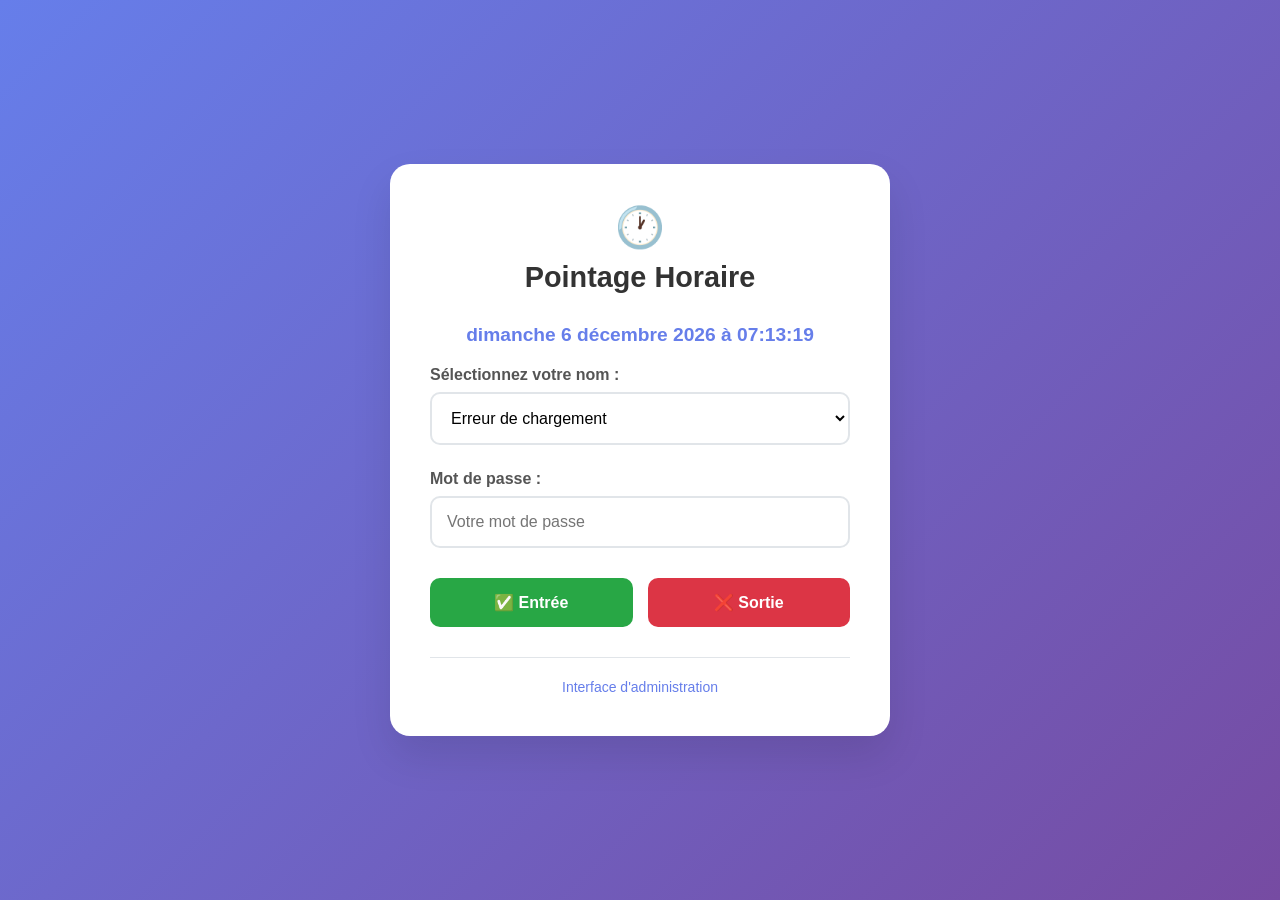
==== static/pointage.html @ 4c43b51c "✨ Améliorations UX majeures demandées 🎯 Nouvelles fonctionnalités: - Numéro d'employé libre: Munier," ====
<!DOCTYPE html>
<html lang="fr">
<head>
    <meta charset="UTF-8">
    <meta name="viewport" content="width=device-width, initial-scale=1.0">
    <title>Pointage Horaire - Interface Employé</title>
    <style>
        * {
            margin: 0;
            padding: 0;
            box-sizing: border-box;
        }

        body {
            font-family: 'Segoe UI', Tahoma, Geneva, Verdana, sans-serif;
            background: linear-gradient(135deg, #667eea 0%, #764ba2 100%);
            min-height: 100vh;
            display: flex;
            align-items: center;
            justify-content: center;
            padding: 20px;
        }

        .pointage-container {
            background: white;
            border-radius: 20px;
            box-shadow: 0 20px 40px rgba(0, 0, 0, 0.1);
            padding: 40px;
            width: 100%;
            max-width: 500px;
            text-align: center;
        }

        .logo {
            font-size: 2.5rem;
            color: #667eea;
            margin-bottom: 10px;
        }

        h1 {
            color: #333;
            margin-bottom: 30px;
            font-size: 1.8rem;
        }

        .form-group {
            margin-bottom: 25px;
            text-align: left;
        }

        label {
            display: block;
            margin-bottom: 8px;
            color: #555;
            font-weight: 600;
        }

        select, input {
            width: 100%;
            padding: 15px;
            border: 2px solid #e1e5e9;
            border-radius: 10px;
            font-size: 16px;
            transition: border-color 0.3s ease;
        }

        select:focus, input:focus {
            outline: none;
            border-color: #667eea;
        }

        .employee-select {
            background: white;
            cursor: pointer;
        }

        .password-input {
            margin-top: 15px;
        }

        .btn-group {
            display: grid;
            grid-template-columns: 1fr 1fr;
            gap: 15px;
            margin-top: 30px;
        }

        .btn {
            padding: 15px 25px;
            border: none;
            border-radius: 10px;
            font-size: 16px;
            font-weight: 600;
            cursor: pointer;
            transition: all 0.3s ease;
        }

        .btn-entree {
            background: #28a745;
            color: white;
        }

        .btn-entree:hover {
            background: #218838;
            transform: translateY(-2px);
        }

        .btn-sortie {
            background: #dc3545;
            color: white;
        }

        .btn-sortie:hover {
            background: #c82333;
            transform: translateY(-2px);
        }

        .btn:disabled {
            opacity: 0.6;
            cursor: not-allowed;
            transform: none;
        }

        .status {
            margin-top: 20px;
            padding: 15px;
            border-radius: 10px;
            font-weight: 600;
        }

        .status.success {
            background: #d4edda;
            color: #155724;
            border: 1px solid #c3e6cb;
        }

        .status.error {
            background: #f8d7da;
            color: #721c24;
            border: 1px solid #f5c6cb;
        }

        .current-time {
            font-size: 1.2rem;
            color: #667eea;
            margin-bottom: 20px;
            font-weight: 600;
        }

        .admin-link {
            margin-top: 30px;
            padding-top: 20px;
            border-top: 1px solid #e1e5e9;
        }

        .admin-link a {
            color: #667eea;
            text-decoration: none;
            font-size: 14px;
        }

        .admin-link a:hover {
            text-decoration: underline;
        }

        .loading {
            display: none;
            color: #667eea;
            margin-top: 10px;
        }
    </style>
</head>
<body>
    <div class="pointage-container">
        <div class="logo">🕐</div>
        <h1>Pointage Horaire</h1>
        
        <div class="current-time" id="currentTime"></div>
        
        <form id="pointageForm">
            <div class="form-group">
                <label for="employeeSelect">Sélectionnez votre nom :</label>
                <select id="employeeSelect" class="employee-select" required>
                    <option value="">Chargement des employés...</option>
                </select>
            </div>
            
            <div class="form-group password-input">
                <label for="password">Mot de passe :</label>
                <input type="password" id="password" placeholder="Votre mot de passe" required>
            </div>
            
            <div class="btn-group">
                <button type="button" class="btn btn-entree" onclick="pointage('entree')">
                    ✅ Entrée
                </button>
                <button type="button" class="btn btn-sortie" onclick="pointage('sortie')">
                    ❌ Sortie
                </button>
            </div>
        </form>
        
        <div id="status" class="status" style="display: none;"></div>
        <div id="loading" class="loading">Traitement en cours...</div>
        
        <div class="admin-link">
            <a href="/">Interface d'administration</a>
        </div>
    </div>

    <script>
        // Mettre à jour l'heure en temps réel
        function updateTime() {
            const now = new Date();
            const timeString = now.toLocaleString('fr-FR', {
                weekday: 'long',
                year: 'numeric',
                month: 'long',
                day: 'numeric',
                hour: '2-digit',
                minute: '2-digit',
                second: '2-digit'
            });
            document.getElementById('currentTime').textContent = timeString;
        }

        // Charger la liste des employés
        async function loadEmployees() {
            try {
                const response = await fetch('/api/employees/list');
                const data = await response.json();
                
                const select = document.getElementById('employeeSelect');
                select.innerHTML = '<option value="">Sélectionnez votre nom</option>';
                
                if (data.employees && data.employees.length > 0) {
                    data.employees.forEach(emp => {
                        const option = document.createElement('option');
                        option.value = emp.employee_number;
                        option.textContent = emp.full_display;
                        select.appendChild(option);
                    });
                } else {
                    select.innerHTML = '<option value="">Aucun employé trouvé</option>';
                }
            } catch (error) {
                console.error('Erreur lors du chargement des employés:', error);
                const select = document.getElementById('employeeSelect');
                select.innerHTML = '<option value="">Erreur de chargement</option>';
            }
        }

        // Fonction de pointage
        async function pointage(type) {
            const employeeNumber = document.getElementById('employeeSelect').value;
            const password = document.getElementById('password').value;
            
            if (!employeeNumber) {
                showStatus('Veuillez sélectionner votre nom', 'error');
                return;
            }
            
            if (!password) {
                showStatus('Veuillez saisir votre mot de passe', 'error');
                return;
            }
            
            // Désactiver les boutons et afficher le loading
            const buttons = document.querySelectorAll('.btn');
            buttons.forEach(btn => btn.disabled = true);
            document.getElementById('loading').style.display = 'block';
            
            try {
                // D'abord se connecter
                const loginResponse = await fetch('/api/auth/login', {
                    method: 'POST',
                    headers: {
                        'Content-Type': 'application/json',
                    },
                    body: JSON.stringify({
                        employee_number: employeeNumber,
                        password: password
                    })
                });
                
                const loginData = await loginResponse.json();
                
                if (!loginResponse.ok) {
                    throw new Error(loginData.error || 'Erreur de connexion');
                }
                
                // Ensuite effectuer le pointage
                const pointageResponse = await fetch('/api/timeentries', {
                    method: 'POST',
                    headers: {
                        'Content-Type': 'application/json',
                    },
                    body: JSON.stringify({
                        type: type
                    })
                });
                
                const pointageData = await pointageResponse.json();
                
                if (pointageResponse.ok) {
                    const typeText = type === 'entree' ? 'Entrée' : 'Sortie';
                    const time = new Date().toLocaleTimeString('fr-FR');
                    showStatus(`${typeText} enregistrée avec succès à ${time}`, 'success');
                    
                    // Vider le mot de passe pour la sécurité
                    document.getElementById('password').value = '';
                } else {
                    throw new Error(pointageData.error || 'Erreur lors du pointage');
                }
                
            } catch (error) {
                console.error('Erreur:', error);
                showStatus(error.message, 'error');
            } finally {
                // Réactiver les boutons et masquer le loading
                buttons.forEach(btn => btn.disabled = false);
                document.getElementById('loading').style.display = 'none';
            }
        }

        // Afficher un message de statut
        function showStatus(message, type) {
            const statusDiv = document.getElementById('status');
            statusDiv.textContent = message;
            statusDiv.className = `status ${type}`;
            statusDiv.style.display = 'block';
            
            // Masquer le message après 5 secondes
            setTimeout(() => {
                statusDiv.style.display = 'none';
            }, 5000);
        }

        // Initialisation
        document.addEventListener('DOMContentLoaded', function() {
            updateTime();
            setInterval(updateTime, 1000);
            loadEmployees();
            
            // Permettre la soumission avec Entrée
            document.getElementById('password').addEventListener('keypress', function(e) {
                if (e.key === 'Enter') {
                    pointage('entree');
                }
            });
        });
    </script>
</body>
</html>
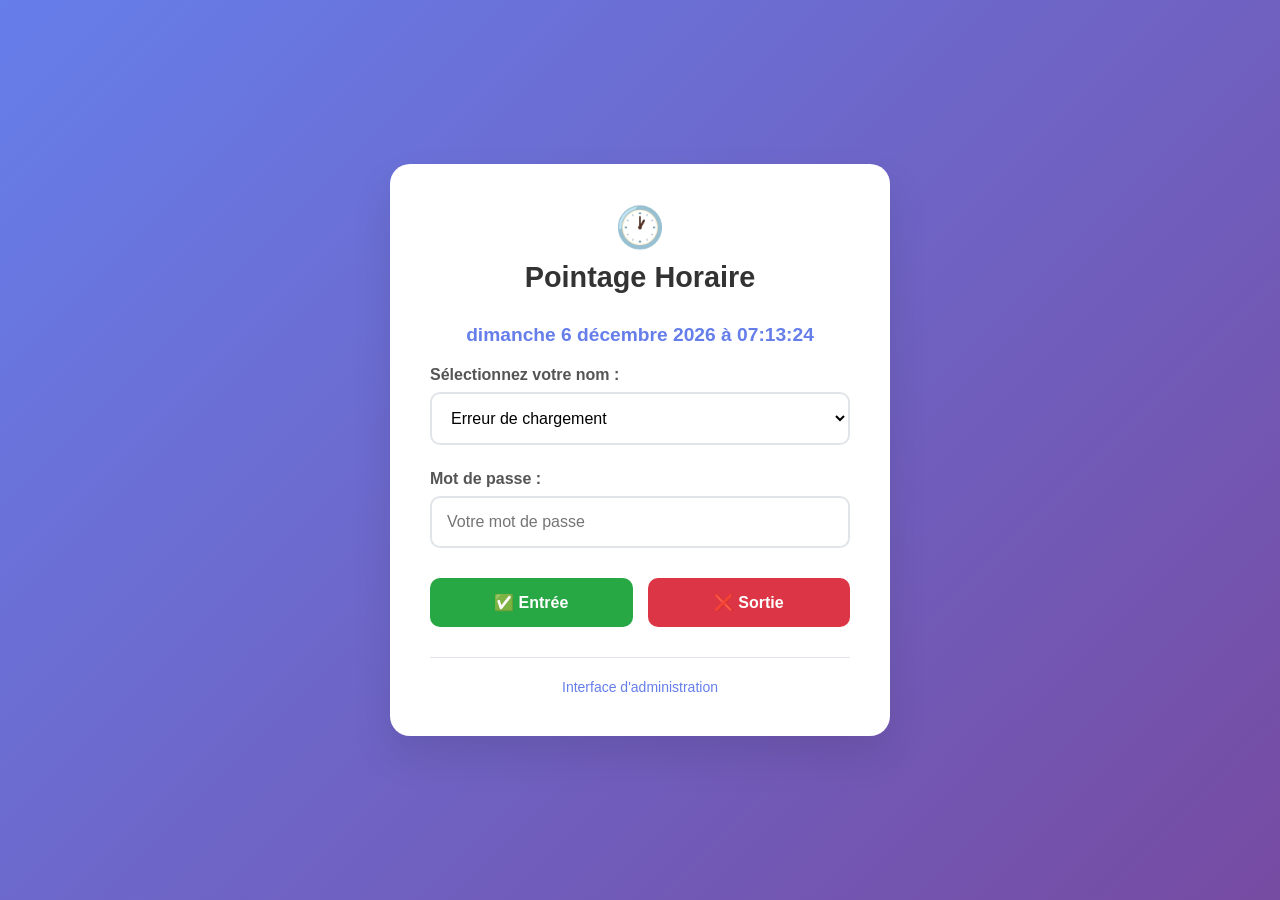
==== commit d3b80d72: "🔧 Correction Simple Erreur 405 ✅ Correction minimale: - URL API: /api/timeentries → /api/punch - For" ====
--- a/static/pointage.html
+++ b/static/pointage.html
@@ -290,13 +290,15 @@
                 }
                 
                 // Ensuite effectuer le pointage
-                const pointageResponse = await fetch('/api/timeentries', {
+                const pointageResponse = await fetch('/api/punch', {
                     method: 'POST',
                     headers: {
                         'Content-Type': 'application/json',
                     },
                     body: JSON.stringify({
-                        type: type
+                        employee_number: employeeNumber,
+                        entry_type: type === 'entree' ? 'in' : 'out',
+                        notes: ''
                     })
                 });
                 
